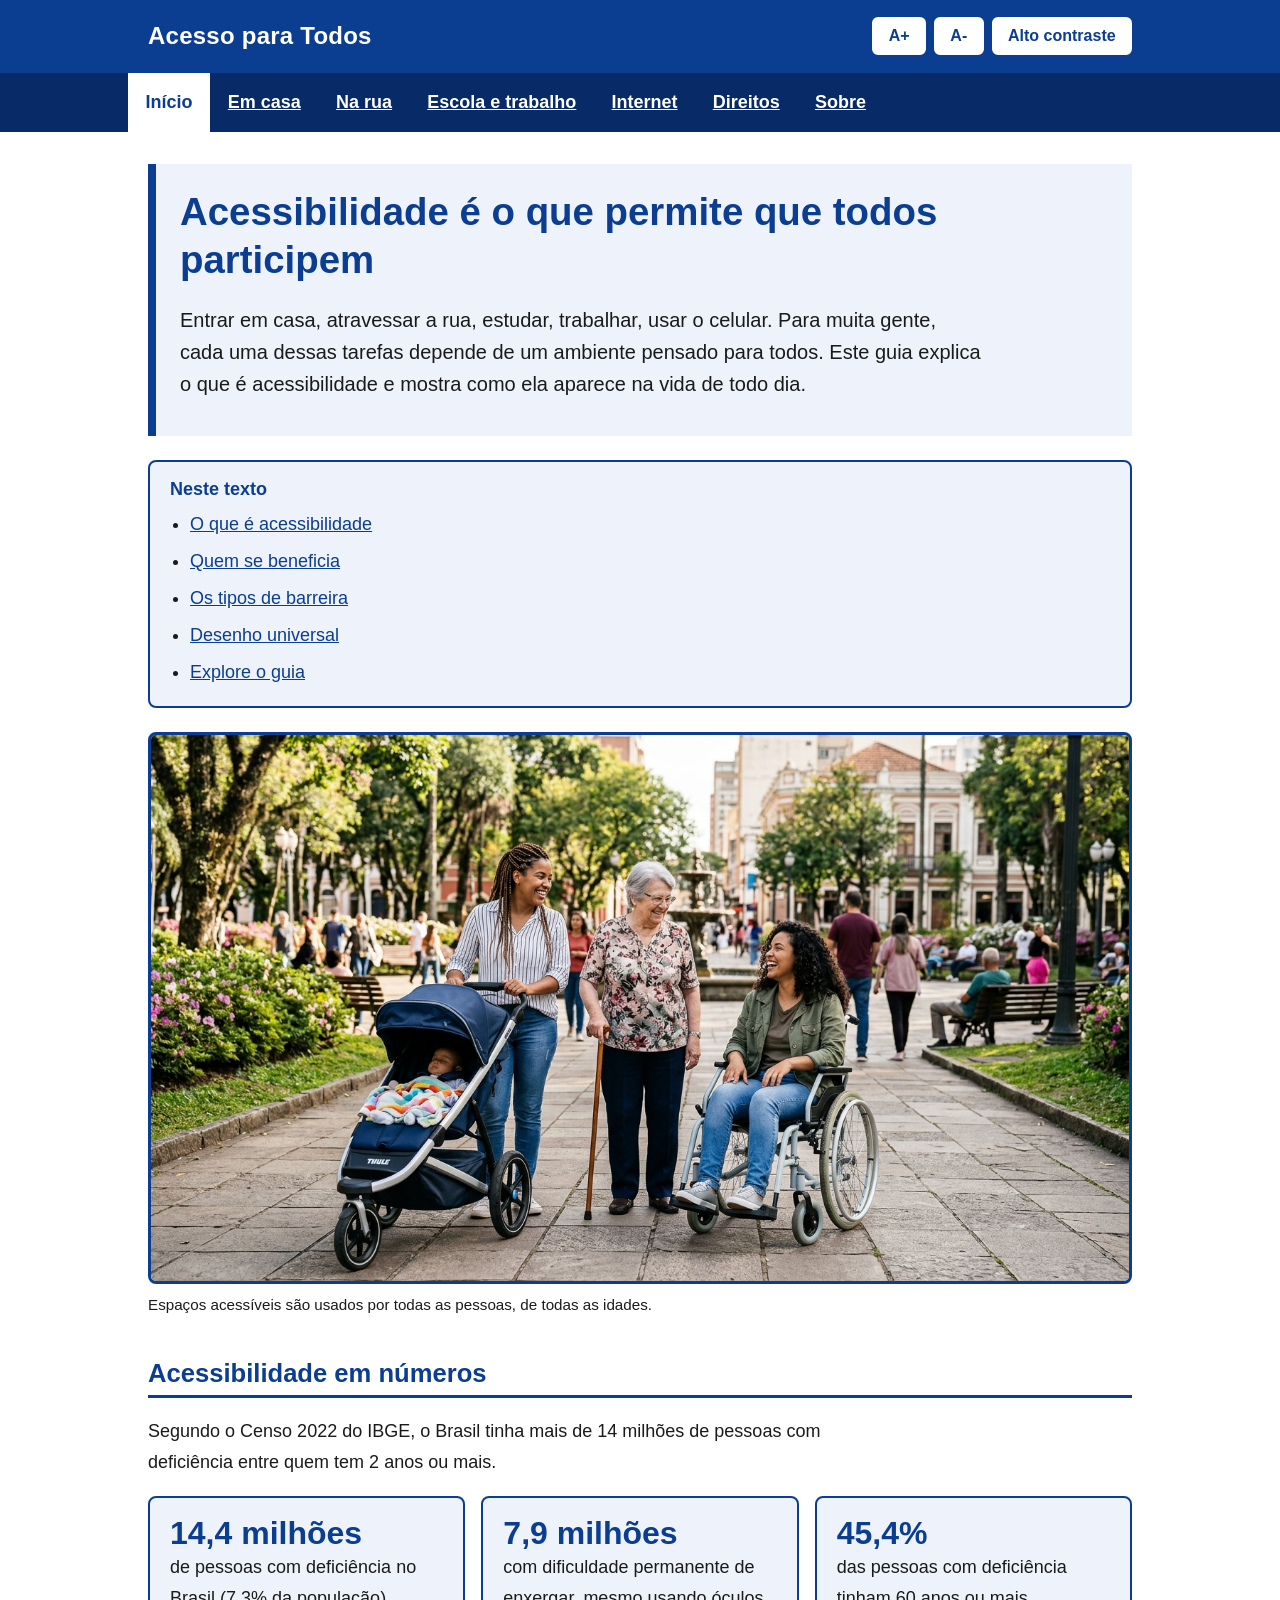
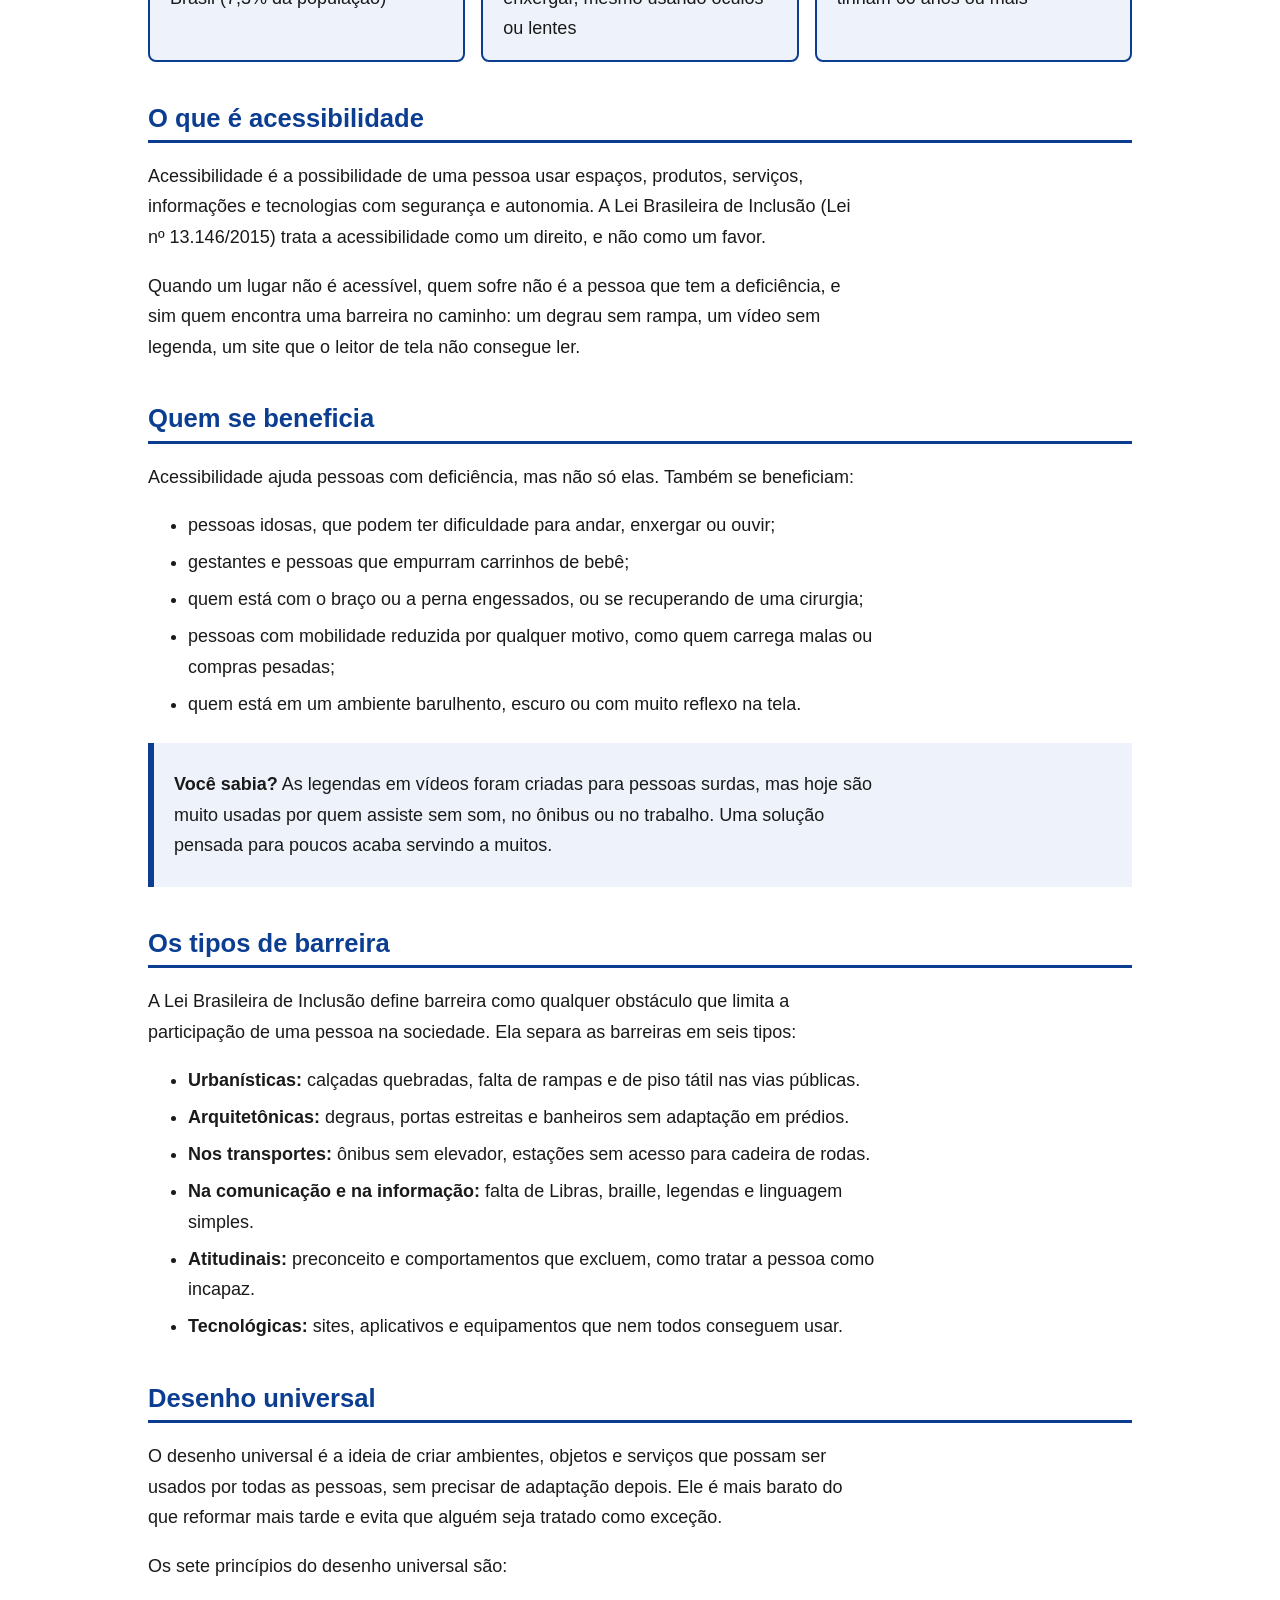
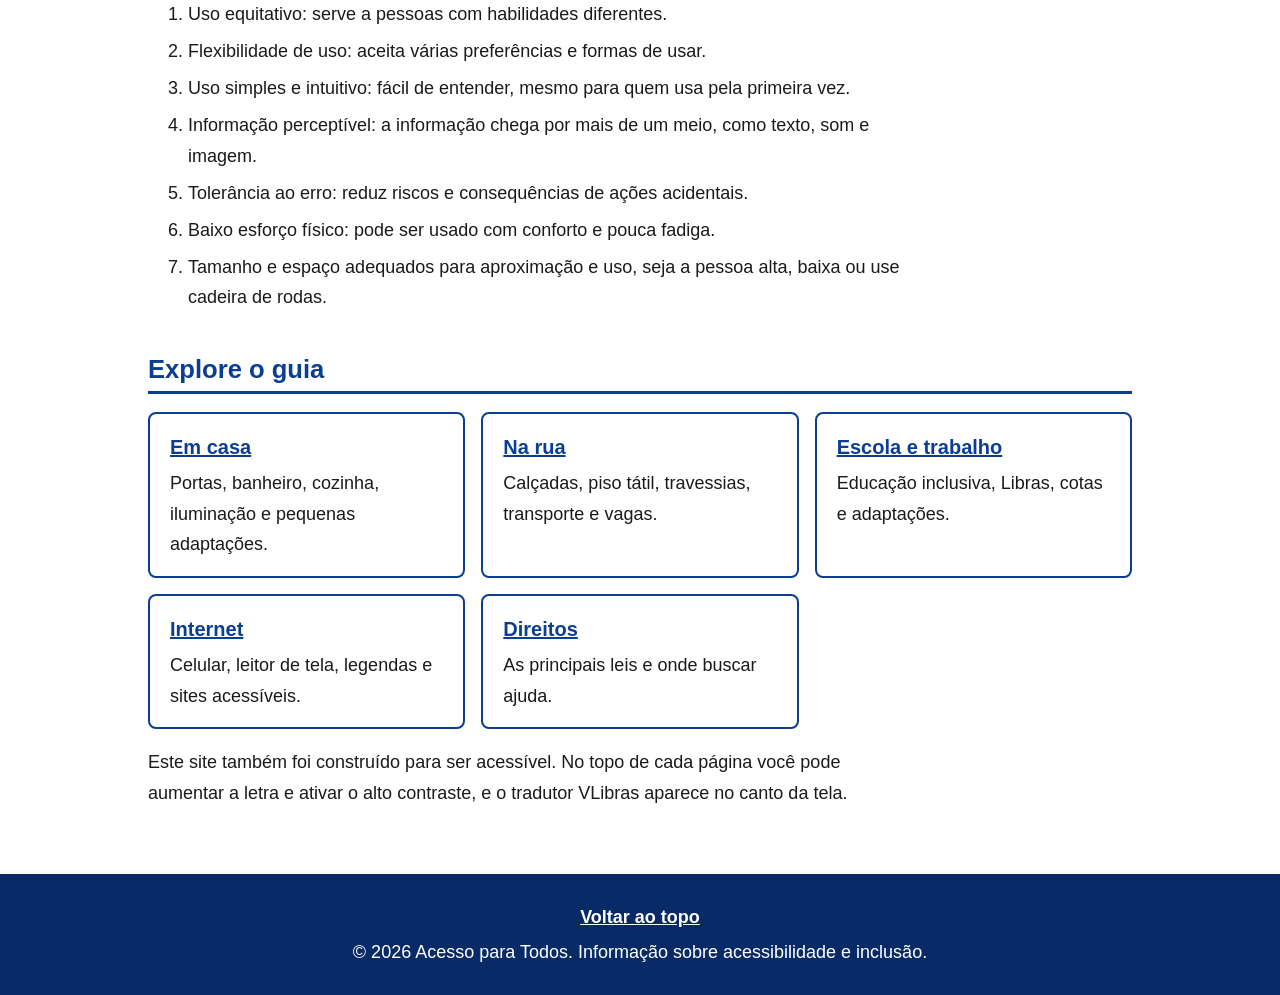
==== index.html @ a513bd5e "responsividade update" ====
<!DOCTYPE html>
<html lang="pt-BR">
<head>
  <meta charset="UTF-8">
  <meta name="viewport" content="width=device-width, initial-scale=1.0">
  <meta name="description" content="Guia sobre acessibilidade no dia a dia: o que é, quem se beneficia, tipos de barreira e como tornar casa, rua, escola, trabalho e internet mais acessíveis.">
  <title>Acesso para Todos | Acessibilidade no dia a dia</title>
  <link rel="stylesheet" href="css/style.css">
</head>
<body>
  <a class="pular" href="#conteudo">Pular para o conteúdo</a>

  <header id="topo">
    <div class="topo">
      <p class="logo">Acesso para Todos</p>
      <div class="ferramentas" role="group" aria-label="Ferramentas de acessibilidade">
        <button type="button" id="aumentar" aria-label="Aumentar tamanho da fonte">A+</button>
        <button type="button" id="diminuir" aria-label="Diminuir tamanho da fonte">A-</button>
        <button type="button" id="contraste" aria-pressed="false">Alto contraste</button>
      </div>
    </div>
    <nav aria-label="Menu principal">
      <ul>
        <li><a href="index.html" aria-current="page">Início</a></li>
        <li><a href="casa.html">Em casa</a></li>
        <li><a href="rua.html">Na rua</a></li>
        <li><a href="escola-trabalho.html">Escola e trabalho</a></li>
        <li><a href="internet.html">Internet</a></li>
        <li><a href="direitos.html">Direitos</a></li>
        <li><a href="sobre.html">Sobre</a></li>
      </ul>
    </nav>
  </header>

  <main id="conteudo" tabindex="-1">
    <section class="hero" aria-labelledby="titulo-principal">
      <h1 id="titulo-principal">Acessibilidade é o que permite que todos participem</h1>
      <p class="lead">Entrar em casa, atravessar a rua, estudar, trabalhar, usar o celular. Para muita gente, cada uma dessas tarefas depende de um ambiente pensado para todos. Este guia explica o que é acessibilidade e mostra como ela aparece na vida de todo dia.</p>
    </section>

    <nav class="indice" aria-label="Neste texto">
      <p class="indice-titulo">Neste texto</p>
      <ul>
        <li><a href="#o-que-e">O que é acessibilidade</a></li>
        <li><a href="#quem-se-beneficia">Quem se beneficia</a></li>
        <li><a href="#barreiras">Os tipos de barreira</a></li>
        <li><a href="#desenho-universal">Desenho universal</a></li>
        <li><a href="#explore">Explore o guia</a></li>
      </ul>
    </nav>

    <figure>
      <img src="img/inicio.jpg" alt="Três mulheres em uma praça arborizada: uma empurra um carrinho de bebê, outra é uma pessoa idosa com bengala e outra usa cadeira de rodas. Elas conversam e sorriem.">
      <figcaption>Espaços acessíveis são usados por todas as pessoas, de todas as idades.</figcaption>
    </figure>

    <h2>Acessibilidade em números</h2>
    <p>Segundo o Censo 2022 do IBGE, o Brasil tinha mais de 14 milhões de pessoas com deficiência entre quem tem 2 anos ou mais.</p>
    <ul class="numeros">
      <li><strong>14,4 milhões</strong><span>de pessoas com deficiência no Brasil (7,3% da população)</span></li>
      <li><strong>7,9 milhões</strong><span>com dificuldade permanente de enxergar, mesmo usando óculos ou lentes</span></li>
      <li><strong>45,4%</strong><span>das pessoas com deficiência tinham 60 anos ou mais</span></li>
    </ul>

    <h2 id="o-que-e">O que é acessibilidade</h2>
    <p>Acessibilidade é a possibilidade de uma pessoa usar espaços, produtos, serviços, informações e tecnologias com segurança e autonomia. A Lei Brasileira de Inclusão (Lei nº 13.146/2015) trata a acessibilidade como um direito, e não como um favor.</p>
    <p>Quando um lugar não é acessível, quem sofre não é a pessoa que tem a deficiência, e sim quem encontra uma barreira no caminho: um degrau sem rampa, um vídeo sem legenda, um site que o leitor de tela não consegue ler.</p>

    <h2 id="quem-se-beneficia">Quem se beneficia</h2>
    <p>Acessibilidade ajuda pessoas com deficiência, mas não só elas. Também se beneficiam:</p>
    <ul>
      <li>pessoas idosas, que podem ter dificuldade para andar, enxergar ou ouvir;</li>
      <li>gestantes e pessoas que empurram carrinhos de bebê;</li>
      <li>quem está com o braço ou a perna engessados, ou se recuperando de uma cirurgia;</li>
      <li>pessoas com mobilidade reduzida por qualquer motivo, como quem carrega malas ou compras pesadas;</li>
      <li>quem está em um ambiente barulhento, escuro ou com muito reflexo na tela.</li>
    </ul>
    <aside class="destaque">
      <p><strong>Você sabia?</strong> As legendas em vídeos foram criadas para pessoas surdas, mas hoje são muito usadas por quem assiste sem som, no ônibus ou no trabalho. Uma solução pensada para poucos acaba servindo a muitos.</p>
    </aside>

    <h2 id="barreiras">Os tipos de barreira</h2>
    <p>A Lei Brasileira de Inclusão define barreira como qualquer obstáculo que limita a participação de uma pessoa na sociedade. Ela separa as barreiras em seis tipos:</p>
    <ul>
      <li><strong>Urbanísticas:</strong> calçadas quebradas, falta de rampas e de piso tátil nas vias públicas.</li>
      <li><strong>Arquitetônicas:</strong> degraus, portas estreitas e banheiros sem adaptação em prédios.</li>
      <li><strong>Nos transportes:</strong> ônibus sem elevador, estações sem acesso para cadeira de rodas.</li>
      <li><strong>Na comunicação e na informação:</strong> falta de Libras, braille, legendas e linguagem simples.</li>
      <li><strong>Atitudinais:</strong> preconceito e comportamentos que excluem, como tratar a pessoa como incapaz.</li>
      <li><strong>Tecnológicas:</strong> sites, aplicativos e equipamentos que nem todos conseguem usar.</li>
    </ul>

    <h2 id="desenho-universal">Desenho universal</h2>
    <p>O desenho universal é a ideia de criar ambientes, objetos e serviços que possam ser usados por todas as pessoas, sem precisar de adaptação depois. Ele é mais barato do que reformar mais tarde e evita que alguém seja tratado como exceção.</p>
    <p>Os sete princípios do desenho universal são:</p>
    <ol>
      <li>Uso equitativo: serve a pessoas com habilidades diferentes.</li>
      <li>Flexibilidade de uso: aceita várias preferências e formas de usar.</li>
      <li>Uso simples e intuitivo: fácil de entender, mesmo para quem usa pela primeira vez.</li>
      <li>Informação perceptível: a informação chega por mais de um meio, como texto, som e imagem.</li>
      <li>Tolerância ao erro: reduz riscos e consequências de ações acidentais.</li>
      <li>Baixo esforço físico: pode ser usado com conforto e pouca fadiga.</li>
      <li>Tamanho e espaço adequados para aproximação e uso, seja a pessoa alta, baixa ou use cadeira de rodas.</li>
    </ol>

    <h2 id="explore">Explore o guia</h2>
    <ul class="cards">
      <li><h3><a href="casa.html">Em casa</a></h3><p>Portas, banheiro, cozinha, iluminação e pequenas adaptações.</p></li>
      <li><h3><a href="rua.html">Na rua</a></h3><p>Calçadas, piso tátil, travessias, transporte e vagas.</p></li>
      <li><h3><a href="escola-trabalho.html">Escola e trabalho</a></h3><p>Educação inclusiva, Libras, cotas e adaptações.</p></li>
      <li><h3><a href="internet.html">Internet</a></h3><p>Celular, leitor de tela, legendas e sites acessíveis.</p></li>
      <li><h3><a href="direitos.html">Direitos</a></h3><p>As principais leis e onde buscar ajuda.</p></li>
    </ul>

    <p>Este site também foi construído para ser acessível. No topo de cada página você pode aumentar a letra e ativar o alto contraste, e o tradutor VLibras aparece no canto da tela.</p>
  </main>

  <footer>
    <p><a href="#topo">Voltar ao topo</a></p>
    <p>&copy; 2026 Acesso para Todos. Informação sobre acessibilidade e inclusão.</p>
  </footer>

  <div vw class="enabled">
    <div vw-access-button class="active"></div>
    <div vw-plugin-wrapper>
      <div class="vw-plugin-top-wrapper"></div>
    </div>
  </div>
  <script src="https://vlibras.gov.br/app/vlibras-plugin.js"></script>
  <script>new window.VLibras.Widget('https://vlibras.gov.br/app');</script>

  <script src="js/acessibilidade.js"></script>
</body>
</html>
---- css/style.css ----
:root {
  --fundo: #ffffff;
  --texto: #1a1a1a;
  --destaque: #0b3d91;
  --fundo-suave: #eef3fb;
  --borda: #0b3d91;
  --foco: #b34700;
}

* { box-sizing: border-box; }

html {
  font-size: 100%;
  scroll-behavior: smooth;
}

@media (prefers-reduced-motion: reduce) {
  html { scroll-behavior: auto; }
}

body {
  margin: 0;
  overflow-wrap: break-word;
  font-family: "Segoe UI", Arial, Helvetica, sans-serif;
  font-size: 1.125rem;
  line-height: 1.7;
  color: var(--texto);
  background: var(--fundo);
}

a:focus-visible,
button:focus-visible,
main:focus-visible,
.tabela:focus-visible {
  outline: 4px solid var(--foco);
  outline-offset: 3px;
}

header a:focus-visible,
header button:focus-visible,
footer a:focus-visible {
  outline-color: #ffd400;
}

.pular {
  position: absolute;
  left: 0.5rem;
  top: -4rem;
  padding: 0.75rem 1rem;
  background: #000;
  color: #fff;
  font-weight: bold;
  z-index: 1000;
}
.pular:focus { top: 0.5rem; }

header {
  background: var(--destaque);
  color: #fff;
}

.topo {
  display: flex;
  flex-wrap: wrap;
  gap: 1rem;
  align-items: center;
  justify-content: space-between;
  padding: 1rem 1.25rem;
  max-width: 64rem;
  margin: 0 auto;
}

.logo {
  margin: 0;
  font-size: 1.5rem;
  font-weight: bold;
  letter-spacing: 0.01em;
}

.ferramentas {
  display: flex;
  flex-wrap: wrap;
  gap: 0.5rem;
}

.ferramentas button {
  font-size: 1rem;
  font-family: inherit;
  padding: 0.5rem 0.9rem;
  border: 2px solid #fff;
  background: #fff;
  color: var(--destaque);
  font-weight: bold;
  border-radius: 6px;
  cursor: pointer;
}

.ferramentas button[aria-pressed="true"] {
  background: #000;
  color: #ffeb3b;
  border-color: #ffeb3b;
}

nav[aria-label="Menu principal"] { background: #082a66; }

nav[aria-label="Menu principal"] ul {
  list-style: none;
  margin: 0 auto;
  padding: 0;
  max-width: 64rem;
  display: flex;
  flex-wrap: wrap;
}

nav[aria-label="Menu principal"] li {
  margin: 0;
  max-width: none;
}

nav[aria-label="Menu principal"] a {
  display: block;
  padding: 0.9rem 1.1rem;
  color: #fff;
  text-decoration: underline;
  font-weight: bold;
}

nav[aria-label="Menu principal"] a:hover { background: #0b3d91; }

nav[aria-label="Menu principal"] a[aria-current="page"] {
  background: #fff;
  color: var(--destaque);
  text-decoration: none;
}

main {
  max-width: 64rem;
  margin: 0 auto;
  padding: 2rem 1.25rem 3rem;
}

h1 {
  font-size: 2.2rem;
  line-height: 1.25;
  margin: 0 0 1rem;
  color: var(--destaque);
  hyphens: auto;
}

h2 {
  font-size: 1.6rem;
  line-height: 1.3;
  margin: 2.5rem 0 0.75rem;
  padding-bottom: 0.3rem;
  border-bottom: 3px solid var(--borda);
  color: var(--destaque);
}

h3 {
  font-size: 1.25rem;
  line-height: 1.3;
  margin: 1.5rem 0 0.5rem;
  color: var(--destaque);
}

p, li { max-width: 72ch; }

main, .hero, .indice, .destaque, .numeros li, .cards li { min-width: 0; }

li { margin-bottom: 0.4rem; }

.lead {
  font-size: 1.25rem;
  line-height: 1.6;
}

a { color: var(--destaque); text-decoration: underline; }
a:hover { text-decoration-thickness: 3px; }

.hero {
  background: var(--fundo-suave);
  border-left: 8px solid var(--borda);
  padding: 1.5rem 1.5rem 1rem;
  margin-bottom: 1.5rem;
}

.hero h1 { font-size: 2.4rem; }

figure { margin: 1.5rem 0; }

figure img {
  display: block;
  width: 100%;
  max-width: 100%;
  height: auto;
  border: 3px solid var(--borda);
  border-radius: 8px;
}

figcaption {
  font-size: 0.95rem;
  margin-top: 0.5rem;
}

.indice {
  background: var(--fundo-suave);
  border: 2px solid var(--borda);
  border-radius: 8px;
  padding: 0.75rem 1.25rem;
  margin: 1.5rem 0;
}

.indice-titulo {
  margin: 0 0 0.25rem;
  font-weight: bold;
  color: var(--destaque);
}

.indice ul {
  margin: 0;
  padding-left: 1.25rem;
}

.destaque {
  background: var(--fundo-suave);
  border-left: 6px solid var(--borda);
  padding: 0.5rem 1.25rem;
  margin: 1.5rem 0;
}

.numeros {
  list-style: none;
  padding: 0;
  display: grid;
  grid-template-columns: repeat(auto-fit, minmax(min(15rem, 100%), 1fr));
  gap: 1rem;
}

.numeros li {
  background: var(--fundo-suave);
  border: 2px solid var(--borda);
  border-radius: 8px;
  padding: 1rem 1.25rem;
  max-width: none;
  margin: 0;
}

.numeros strong {
  display: block;
  font-size: 2rem;
  line-height: 1.2;
  color: var(--destaque);
}

.cards {
  list-style: none;
  padding: 0;
  display: grid;
  grid-template-columns: repeat(auto-fit, minmax(min(15rem, 100%), 1fr));
  gap: 1rem;
}

.cards li {
  border: 2px solid var(--borda);
  border-radius: 8px;
  padding: 0.5rem 1.25rem 1rem;
  max-width: none;
  margin: 0;
}

.cards h3 { margin-top: 0.75rem; }
.cards p { margin: 0; }

.tabela {
  overflow-x: auto;
  margin: 1rem 0;
}

table {
  border-collapse: collapse;
  width: 100%;
  min-width: 32rem;
}

caption {
  text-align: left;
  font-weight: bold;
  margin-bottom: 0.5rem;
}

th, td {
  border: 2px solid var(--borda);
  padding: 0.6rem 0.8rem;
  text-align: left;
  vertical-align: top;
}

th { background: var(--fundo-suave); }

footer {
  background: #082a66;
  color: #fff;
  text-align: center;
  padding: 1.5rem 1rem;
}

footer p {
  margin: 0.25rem auto;
  max-width: none;
}

footer a { color: #fff; font-weight: bold; }

body.alto-contraste {
  --fundo: #000000;
  --texto: #ffffff;
  --destaque: #ffeb3b;
  --fundo-suave: #1a1a1a;
  --borda: #ffeb3b;
  --foco: #00e5ff;
}

body.alto-contraste header,
body.alto-contraste nav[aria-label="Menu principal"],
body.alto-contraste footer {
  background: #000;
  color: #ffeb3b;
  border-bottom: 2px solid #ffeb3b;
}

body.alto-contraste nav[aria-label="Menu principal"] a { color: #ffeb3b; }
body.alto-contraste nav[aria-label="Menu principal"] a:hover { background: #1a1a1a; }
body.alto-contraste nav[aria-label="Menu principal"] a[aria-current="page"] { background: #ffeb3b; color: #000; }
body.alto-contraste .ferramentas button { background: #000; color: #ffeb3b; border-color: #ffeb3b; }
body.alto-contraste .ferramentas button[aria-pressed="true"] { background: #ffeb3b; color: #000; }
body.alto-contraste a { color: #00e5ff; }
body.alto-contraste footer a { color: #ffeb3b; }
body.alto-contraste header a:focus-visible,
body.alto-contraste header button:focus-visible,
body.alto-contraste footer a:focus-visible { outline-color: #00e5ff; }

@media (max-width: 600px) {
  main { padding: 1.25rem 1rem 2.5rem; }
  .topo { padding: 0.75rem 1rem; }
  h1, .hero h1 { font-size: 1.6rem; }
  h2 { font-size: 1.3rem; }
  .lead { font-size: 1.1rem; }
  .hero { padding: 1rem 1rem 0.5rem; border-left-width: 6px; }
  nav[aria-label="Menu principal"] ul { flex-direction: column; }
  nav[aria-label="Menu principal"] a { padding: 0.75rem 1rem; }
  table { min-width: 28rem; }
}
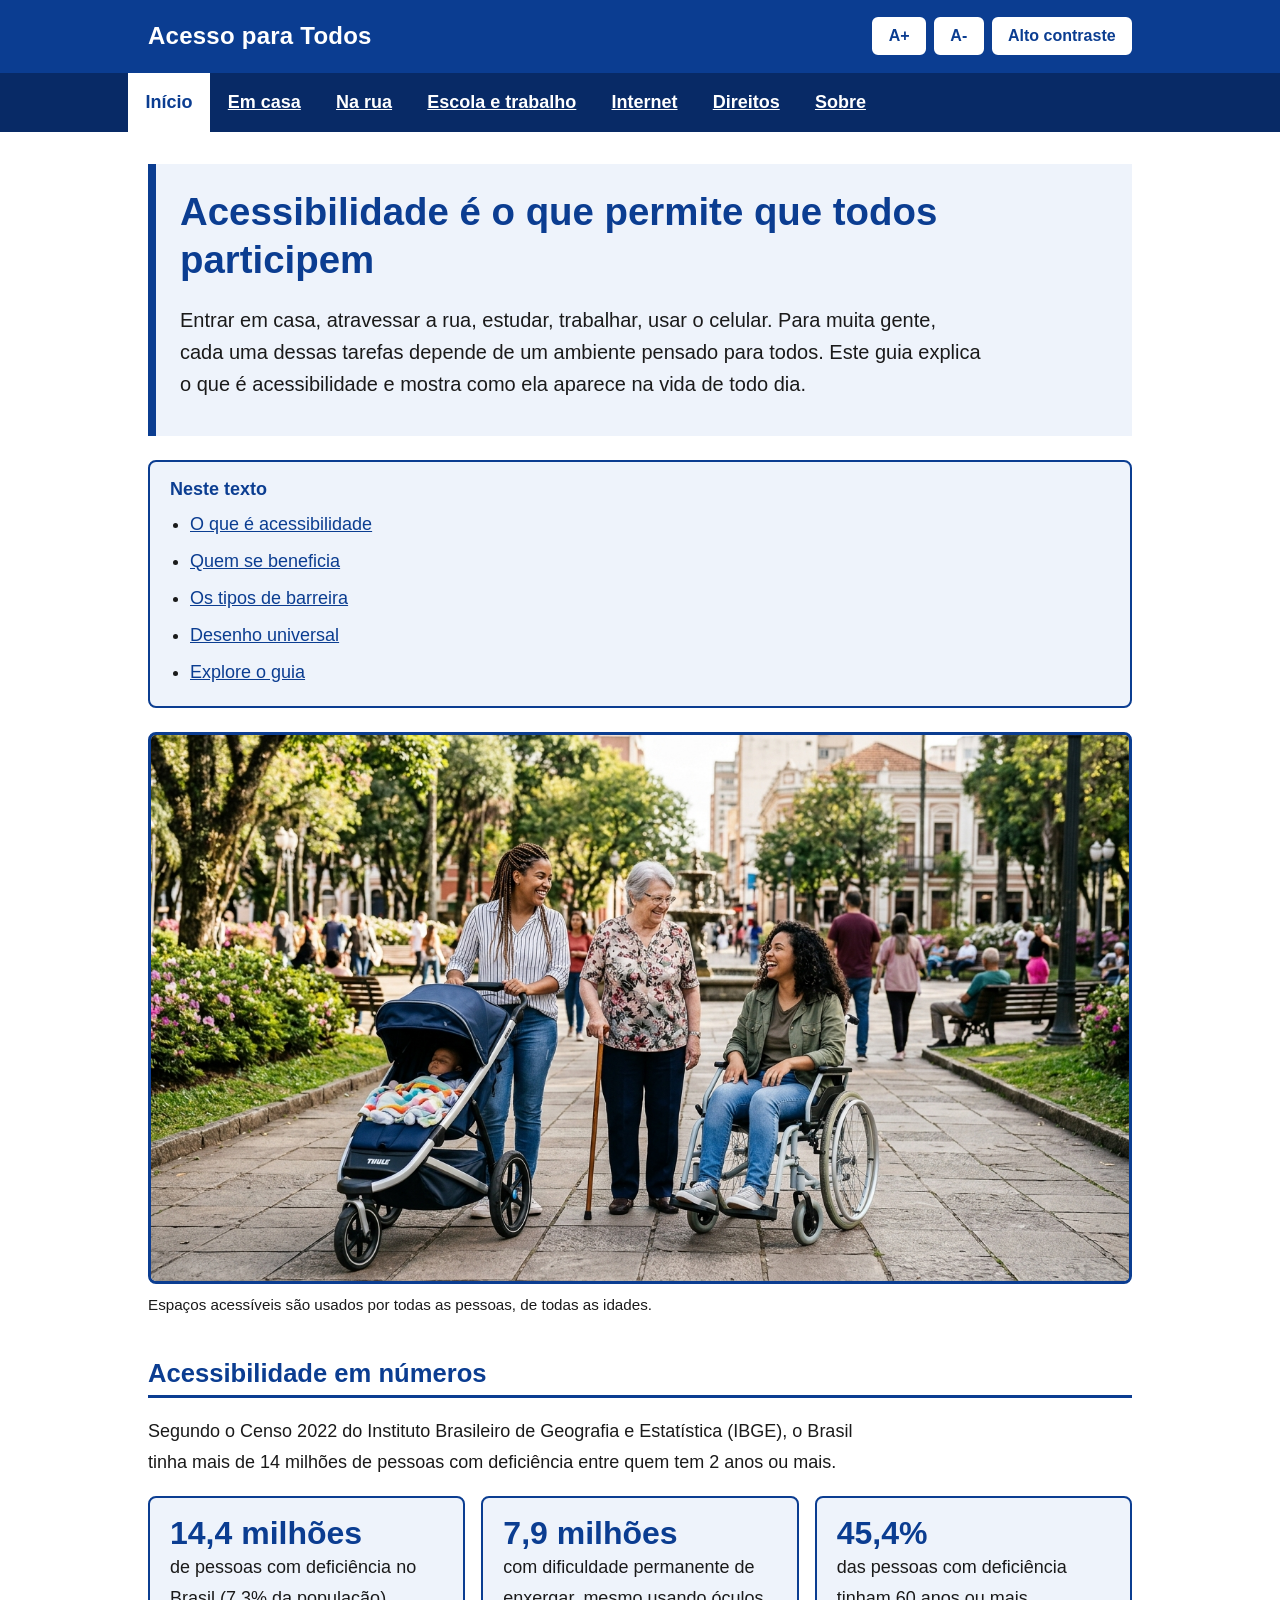
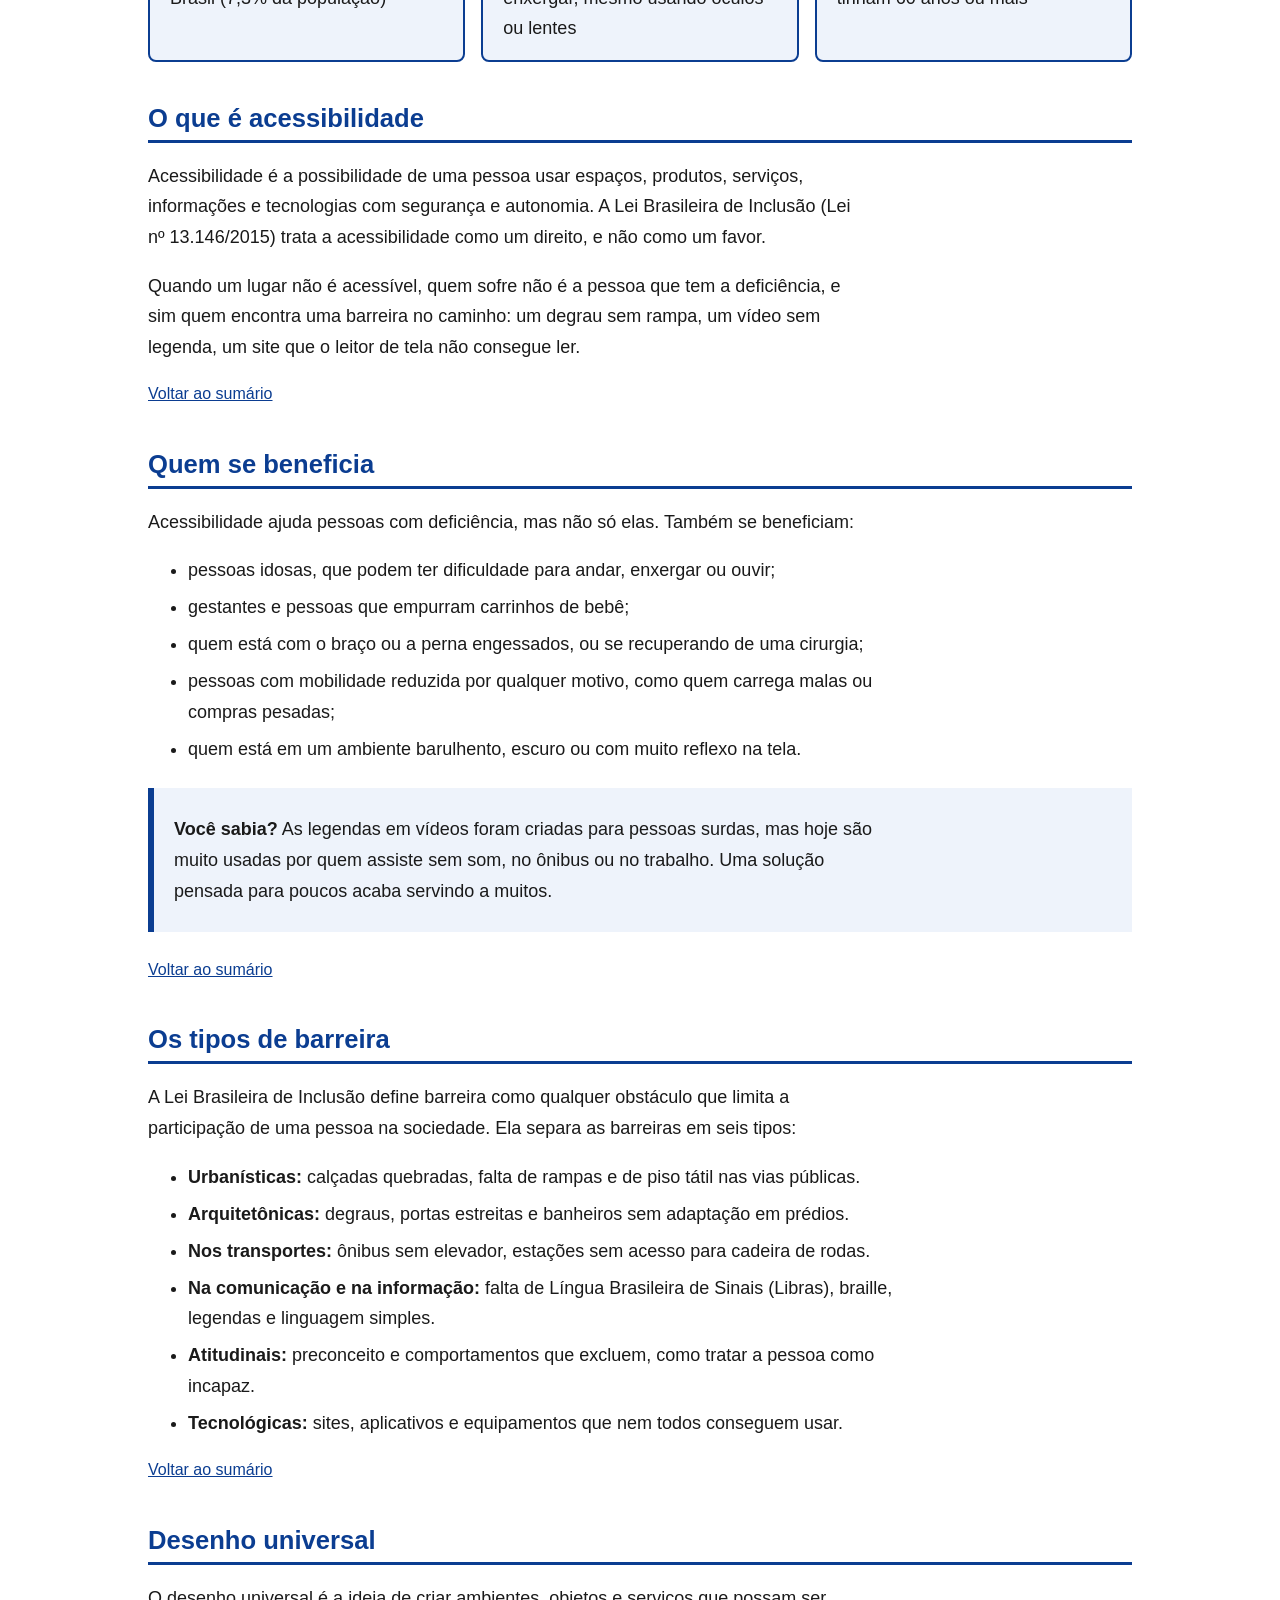
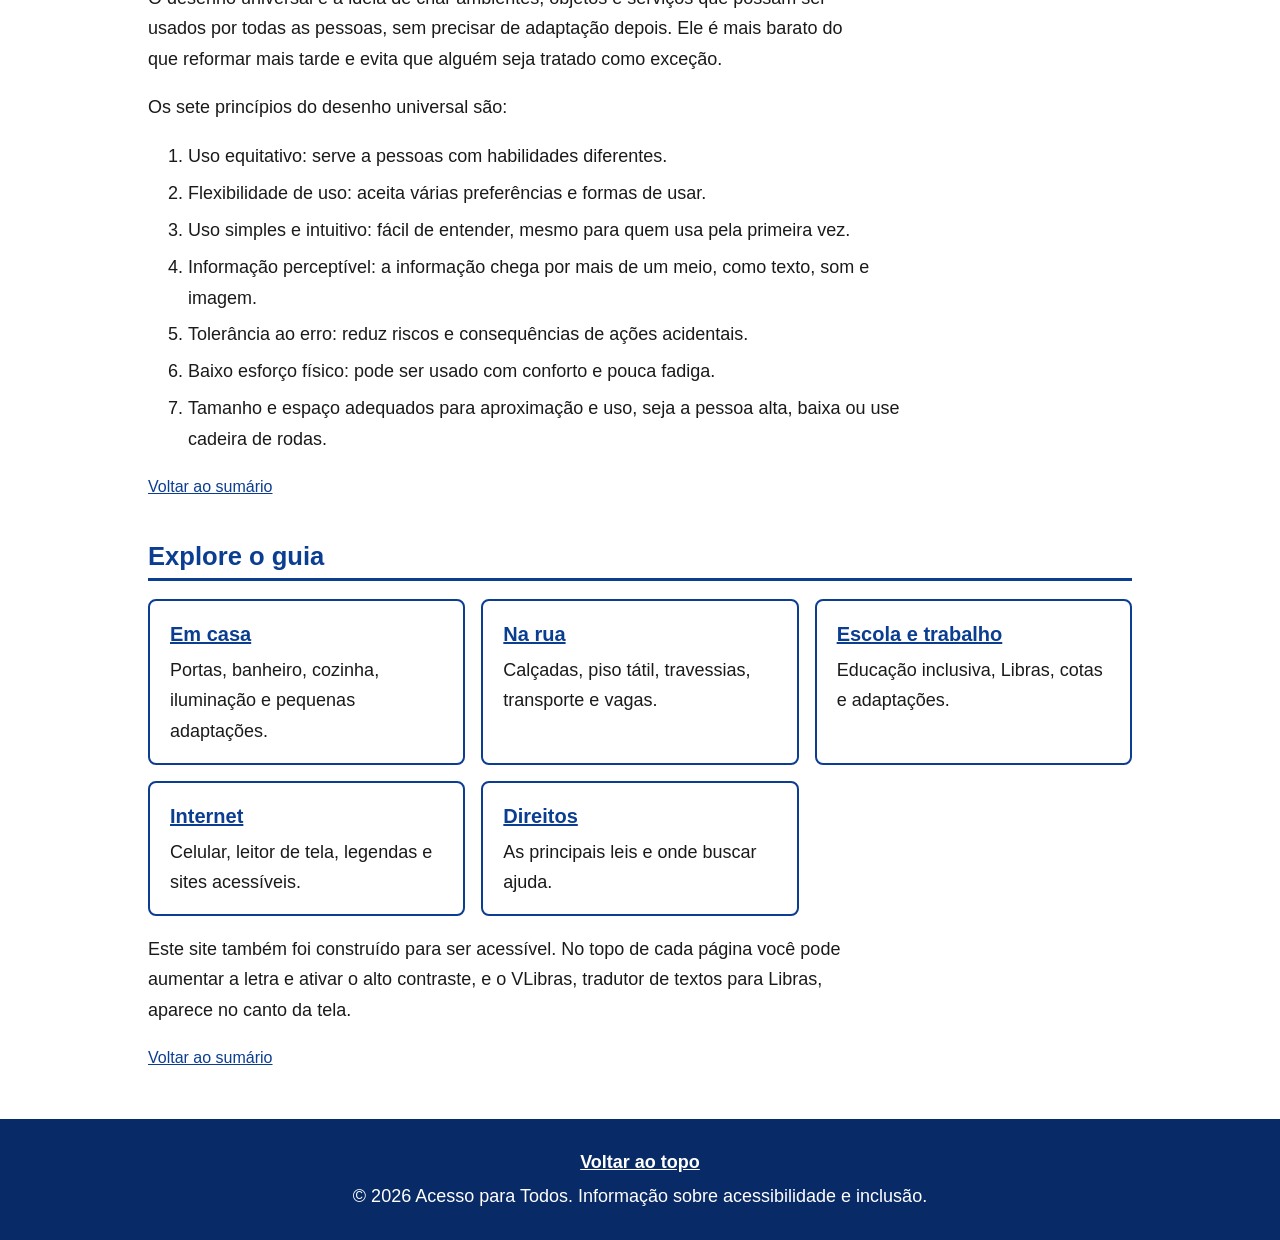
==== commit 3d8f130d: "update eMAG" ====
--- a/index.html
+++ b/index.html
@@ -8,18 +8,20 @@
   <link rel="stylesheet" href="css/style.css">
 </head>
 <body>
-  <a class="pular" href="#conteudo">Pular para o conteúdo</a>
+  <a class="pular" href="#conteudo" accesskey="1">Pular para o conteúdo</a>
+  <a class="pular" href="#menu" accesskey="2">Pular para o menu</a>
+  <a class="pular" href="#rodape" accesskey="3">Pular para o rodapé</a>
 
   <header id="topo">
     <div class="topo">
       <p class="logo">Acesso para Todos</p>
       <div class="ferramentas" role="group" aria-label="Ferramentas de acessibilidade">
-        <button type="button" id="aumentar" aria-label="Aumentar tamanho da fonte">A+</button>
-        <button type="button" id="diminuir" aria-label="Diminuir tamanho da fonte">A-</button>
+        <button type="button" id="aumentar" aria-label="A+ (aumentar tamanho da fonte)">A+</button>
+        <button type="button" id="diminuir" aria-label="A- (diminuir tamanho da fonte)">A-</button>
         <button type="button" id="contraste" aria-pressed="false">Alto contraste</button>
       </div>
     </div>
-    <nav aria-label="Menu principal">
+    <nav aria-label="Menu principal" id="menu">
       <ul>
         <li><a href="index.html" aria-current="page">Início</a></li>
         <li><a href="casa.html">Em casa</a></li>
@@ -38,7 +40,7 @@
       <p class="lead">Entrar em casa, atravessar a rua, estudar, trabalhar, usar o celular. Para muita gente, cada uma dessas tarefas depende de um ambiente pensado para todos. Este guia explica o que é acessibilidade e mostra como ela aparece na vida de todo dia.</p>
     </section>
 
-    <nav class="indice" aria-label="Neste texto">
+    <nav class="indice" id="sumario" aria-label="Neste texto">
       <p class="indice-titulo">Neste texto</p>
       <ul>
         <li><a href="#o-que-e">O que é acessibilidade</a></li>
@@ -50,12 +52,12 @@
     </nav>
 
     <figure>
-      <img src="img/inicio.jpg" alt="Três mulheres em uma praça arborizada: uma empurra um carrinho de bebê, outra é uma pessoa idosa com bengala e outra usa cadeira de rodas. Elas conversam e sorriem.">
+      <img src="img/inicio.jpg" alt="Três mulheres conversando em uma praça: uma com carrinho de bebê, uma idosa com bengala e uma em cadeira de rodas.">
       <figcaption>Espaços acessíveis são usados por todas as pessoas, de todas as idades.</figcaption>
     </figure>
 
     <h2>Acessibilidade em números</h2>
-    <p>Segundo o Censo 2022 do IBGE, o Brasil tinha mais de 14 milhões de pessoas com deficiência entre quem tem 2 anos ou mais.</p>
+    <p>Segundo o Censo 2022 do Instituto Brasileiro de Geografia e Estatística (IBGE), o Brasil tinha mais de 14 milhões de pessoas com deficiência entre quem tem 2 anos ou mais.</p>
     <ul class="numeros">
       <li><strong>14,4 milhões</strong><span>de pessoas com deficiência no Brasil (7,3% da população)</span></li>
       <li><strong>7,9 milhões</strong><span>com dificuldade permanente de enxergar, mesmo usando óculos ou lentes</span></li>
@@ -65,6 +67,7 @@
     <h2 id="o-que-e">O que é acessibilidade</h2>
     <p>Acessibilidade é a possibilidade de uma pessoa usar espaços, produtos, serviços, informações e tecnologias com segurança e autonomia. A Lei Brasileira de Inclusão (Lei nº 13.146/2015) trata a acessibilidade como um direito, e não como um favor.</p>
     <p>Quando um lugar não é acessível, quem sofre não é a pessoa que tem a deficiência, e sim quem encontra uma barreira no caminho: um degrau sem rampa, um vídeo sem legenda, um site que o leitor de tela não consegue ler.</p>
+    <p class="voltar"><a href="#sumario">Voltar ao sumário</a></p>
 
     <h2 id="quem-se-beneficia">Quem se beneficia</h2>
     <p>Acessibilidade ajuda pessoas com deficiência, mas não só elas. Também se beneficiam:</p>
@@ -78,6 +81,7 @@
     <aside class="destaque">
       <p><strong>Você sabia?</strong> As legendas em vídeos foram criadas para pessoas surdas, mas hoje são muito usadas por quem assiste sem som, no ônibus ou no trabalho. Uma solução pensada para poucos acaba servindo a muitos.</p>
     </aside>
+    <p class="voltar"><a href="#sumario">Voltar ao sumário</a></p>
 
     <h2 id="barreiras">Os tipos de barreira</h2>
     <p>A Lei Brasileira de Inclusão define barreira como qualquer obstáculo que limita a participação de uma pessoa na sociedade. Ela separa as barreiras em seis tipos:</p>
@@ -85,10 +89,11 @@
       <li><strong>Urbanísticas:</strong> calçadas quebradas, falta de rampas e de piso tátil nas vias públicas.</li>
       <li><strong>Arquitetônicas:</strong> degraus, portas estreitas e banheiros sem adaptação em prédios.</li>
       <li><strong>Nos transportes:</strong> ônibus sem elevador, estações sem acesso para cadeira de rodas.</li>
-      <li><strong>Na comunicação e na informação:</strong> falta de Libras, braille, legendas e linguagem simples.</li>
+      <li><strong>Na comunicação e na informação:</strong> falta de Língua Brasileira de Sinais (Libras), braille, legendas e linguagem simples.</li>
       <li><strong>Atitudinais:</strong> preconceito e comportamentos que excluem, como tratar a pessoa como incapaz.</li>
       <li><strong>Tecnológicas:</strong> sites, aplicativos e equipamentos que nem todos conseguem usar.</li>
     </ul>
+    <p class="voltar"><a href="#sumario">Voltar ao sumário</a></p>
 
     <h2 id="desenho-universal">Desenho universal</h2>
     <p>O desenho universal é a ideia de criar ambientes, objetos e serviços que possam ser usados por todas as pessoas, sem precisar de adaptação depois. Ele é mais barato do que reformar mais tarde e evita que alguém seja tratado como exceção.</p>
@@ -102,6 +107,7 @@
       <li>Baixo esforço físico: pode ser usado com conforto e pouca fadiga.</li>
       <li>Tamanho e espaço adequados para aproximação e uso, seja a pessoa alta, baixa ou use cadeira de rodas.</li>
     </ol>
+    <p class="voltar"><a href="#sumario">Voltar ao sumário</a></p>
 
     <h2 id="explore">Explore o guia</h2>
     <ul class="cards">
@@ -112,10 +118,11 @@
       <li><h3><a href="direitos.html">Direitos</a></h3><p>As principais leis e onde buscar ajuda.</p></li>
     </ul>
 
-    <p>Este site também foi construído para ser acessível. No topo de cada página você pode aumentar a letra e ativar o alto contraste, e o tradutor VLibras aparece no canto da tela.</p>
+    <p>Este site também foi construído para ser acessível. No topo de cada página você pode aumentar a letra e ativar o alto contraste, e o VLibras, tradutor de textos para Libras, aparece no canto da tela.</p>
+    <p class="voltar"><a href="#sumario">Voltar ao sumário</a></p>
   </main>
 
-  <footer>
+  <footer id="rodape">
     <p><a href="#topo">Voltar ao topo</a></p>
     <p>&copy; 2026 Acesso para Todos. Informação sobre acessibilidade e inclusão.</p>
   </footer>
--- a/css/style.css
+++ b/css/style.css
@@ -78,10 +78,12 @@
 }
 
 .ferramentas {
-  display: flex;
+  display: none;
   flex-wrap: wrap;
   gap: 0.5rem;
 }
+
+.js .ferramentas { display: flex; }
 
 .ferramentas button {
   font-size: 1rem;
@@ -99,6 +101,11 @@
   background: #000;
   color: #ffeb3b;
   border-color: #ffeb3b;
+}
+
+.ferramentas button[aria-pressed="true"]::before {
+  content: "\2713 ";
+  content: "\2713 " / "";
 }
 
 nav[aria-label="Menu principal"] { background: #082a66; }
@@ -208,6 +215,11 @@
   border-radius: 8px;
   padding: 0.75rem 1.25rem;
   margin: 1.5rem 0;
+}
+
+.voltar {
+  margin: 0.75rem 0 0;
+  font-size: 1rem;
 }
 
 .indice-titulo {
@@ -346,7 +358,6 @@
   h2 { font-size: 1.3rem; }
   .lead { font-size: 1.1rem; }
   .hero { padding: 1rem 1rem 0.5rem; border-left-width: 6px; }
-  nav[aria-label="Menu principal"] ul { flex-direction: column; }
-  nav[aria-label="Menu principal"] a { padding: 0.75rem 1rem; }
+  nav[aria-label="Menu principal"] a { padding: 0.6rem 0.75rem; }
   table { min-width: 28rem; }
 }
